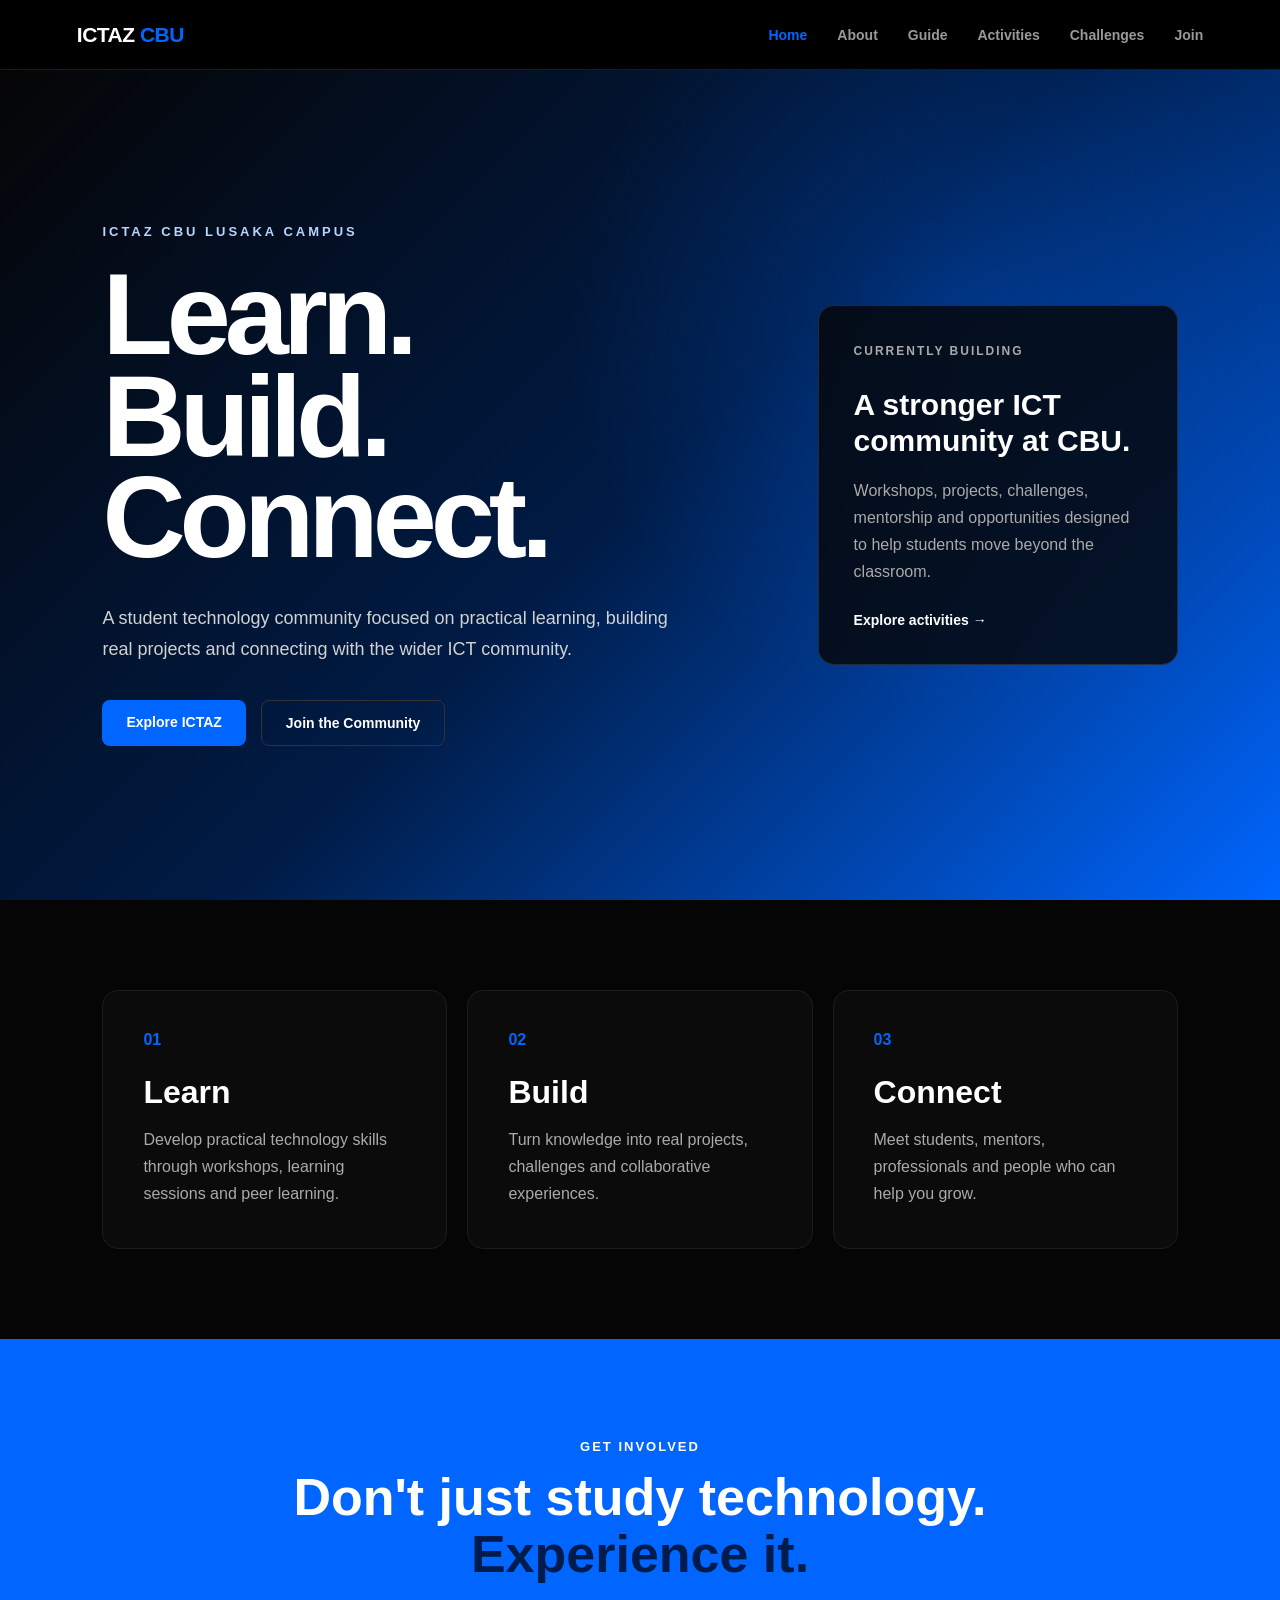
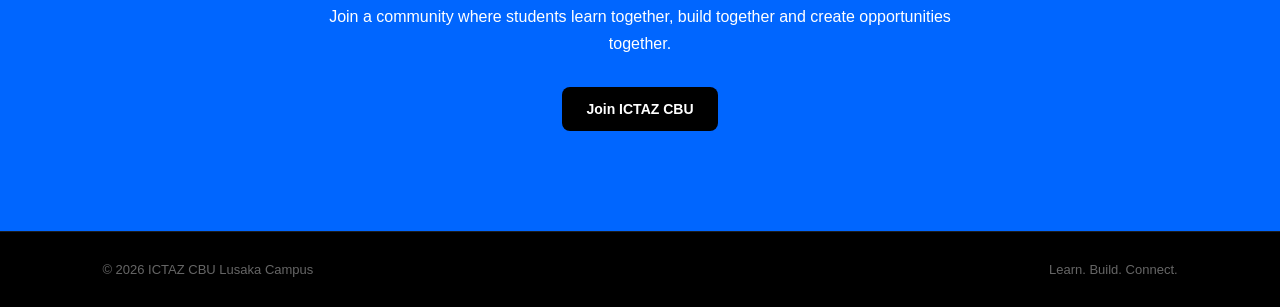
==== index.html @ 8eea78e5 "Initial ICTAZ CBU website" ====
<!DOCTYPE html>
<html lang="en">

<head>
    <meta charset="UTF-8">
    <meta name="viewport" content="width=device-width, initial-scale=1.0">

    <title>ICTAZ CBU | Learn. Build. Connect.</title>

    <link rel="stylesheet" href="./css/style.css">
</head>

<body>

    <!-- NAVIGATION -->
    <nav class="navbar">

        <a href="index.html" class="logo">
            ICTAZ <span>CBU</span>
        </a>

        <div class="nav-links">
            <a href="index.html" class="active">Home</a>
            <a href="about.html">About</a>
            <a href="guide.html">Guide</a>
            <a href="activities.html">Activities</a>
            <a href="challenges.html">Challenges</a>
            <a href="join.html">Join</a>
        </div>

    </nav>


    <!-- HERO -->
    <main>

        <section class="hero">

            <div class="hero-content">

                <p class="hero-label">
                    ICTAZ CBU LUSAKA CAMPUS
                </p>

                <h1>
                    Learn.<br>
                    Build.<br>
                    Connect.
                </h1>

                <p class="hero-description">
                    A student technology community focused on practical
                    learning, building real projects and connecting with
                    the wider ICT community.
                </p>

                <div class="hero-buttons">

                    <a href="guide.html" class="btn btn-primary">
                        Explore ICTAZ
                    </a>

                    <a href="join.html" class="btn btn-secondary">
                        Join the Community
                    </a>

                </div>

            </div>


            <!-- FEATURE CARD -->
            <div class="hero-feature">

                <p class="feature-label">
                    CURRENTLY BUILDING
                </p>

                <h2>
                    A stronger ICT community at CBU.
                </h2>

                <p>
                    Workshops, projects, challenges, mentorship and
                    opportunities designed to help students move
                    beyond the classroom.
                </p>

                <a href="activities.html">
                    Explore activities →
                </a>

            </div>

        </section>


        <!-- THREE PILLARS -->
        <section class="home-pillars">

            <div class="home-pillar">

                <span>01</span>

                <h2>Learn</h2>

                <p>
                    Develop practical technology skills through
                    workshops, learning sessions and peer learning.
                </p>

            </div>


            <div class="home-pillar">

                <span>02</span>

                <h2>Build</h2>

                <p>
                    Turn knowledge into real projects, challenges
                    and collaborative experiences.
                </p>

            </div>


            <div class="home-pillar">

                <span>03</span>

                <h2>Connect</h2>

                <p>
                    Meet students, mentors, professionals and
                    people who can help you grow.
                </p>

            </div>

        </section>


        <!-- CTA -->
        <section class="home-cta">

            <p class="section-label">
                GET INVOLVED
            </p>

            <h2>
                Don't just study technology.
                <span>Experience it.</span>
            </h2>

            <p>
                Join a community where students learn together,
                build together and create opportunities together.
            </p>

            <a href="join.html" class="btn btn-primary">
                Join ICTAZ CBU
            </a>

        </section>

    </main>


    <!-- FOOTER -->
    <footer class="footer">

        <p>
            © 2026 ICTAZ CBU Lusaka Campus
        </p>

        <p>
            Learn. Build. Connect.
        </p>

    </footer>


    <script src="./js/script.js"></script>

</body>

</html>
---- css/style.css ----
/* ========================================
   ICTAZ CBU WEBSITE
   MAIN STYLESHEET
======================================== */


/* ========================================
   VARIABLES
======================================== */

:root {
    --blue: #0066ff;
    --dark-blue: #0047b3;

    --black: #050505;
    --dark: #0b0b0b;
    --card: #0d0d0d;

    --border: #1c1c1c;

    --grey: #aaaaaa;
    --white: #ffffff;
}


/* ========================================
   RESET
======================================== */

* {
    margin: 0;
    padding: 0;
    box-sizing: border-box;
}


html {
    scroll-behavior: smooth;
}


body {
    font-family: Arial, Helvetica, sans-serif;
    background: var(--black);
    color: var(--white);

    animation: pageFadeIn 0.45s ease;
}


a {
    text-decoration: none;
    color: inherit;
}


button {
    font-family: inherit;
}


/* ========================================
   PAGE TRANSITION
======================================== */

@keyframes pageFadeIn {

    from {
        opacity: 0;
        transform: translateY(8px);
    }

    to {
        opacity: 1;
        transform: translateY(0);
    }

}


/* ========================================
   NAVIGATION
======================================== */

.navbar {
    height: 70px;

    padding: 0 6%;

    background: #000000;

    border-bottom: 1px solid var(--border);

    display: flex;
    align-items: center;
    justify-content: space-between;

    position: sticky;
    top: 0;

    z-index: 1000;
}


.logo {
    font-size: 21px;
    font-weight: bold;
    letter-spacing: -0.5px;
}


.logo span {
    color: var(--blue);
}


.nav-links {
    display: flex;
    align-items: center;
    gap: 30px;
}


.nav-links a {
    color: #999999;

    font-size: 14px;
    font-weight: 600;

    transition:
        color 0.25s ease,
        transform 0.25s ease;
}


.nav-links a:hover {
    color: var(--white);
    transform: translateY(-1px);
}


.nav-links a.active {
    color: var(--blue);
}


/* ========================================
   BUTTONS
======================================== */

.btn {
    display: inline-block;

    padding: 14px 24px;

    border-radius: 8px;

    font-size: 14px;
    font-weight: bold;

    transition:
        transform 0.25s ease,
        background 0.25s ease,
        border-color 0.25s ease;
}


.btn:hover {
    transform: translateY(-3px);
}


.btn-primary {
    background: var(--blue);
    color: white;
}


.btn-primary:hover {
    background: #0054d6;
}


.btn-secondary {
    background: transparent;

    color: white;

    border: 1px solid #333333;
}


.btn-secondary:hover {
    border-color: var(--blue);
}


/* ========================================
   SHARED PAGE HEADING
======================================== */

.page-heading {
    max-width: 800px;
    margin-bottom: 70px;
}


.page-label,
.section-label {
    color: var(--blue);

    font-size: 13px;
    font-weight: bold;

    letter-spacing: 2px;

    margin-bottom: 15px;
}


.page-heading h1 {
    font-size: 64px;

    line-height: 1.05;

    color: white;

    margin-bottom: 20px;

    letter-spacing: -2px;
}


.page-heading > p:last-child {
    color: #aaaaaa;

    font-size: 19px;

    line-height: 1.7;
}


/* ========================================
   HOME PAGE
======================================== */

.hero {
    min-height: calc(100vh - 70px);

    padding: 90px 8%;

    display: flex;
    align-items: center;
    justify-content: space-between;

    gap: 60px;

    background:
        radial-gradient(
            circle at 75% 30%,
            rgba(0, 102, 255, 0.25),
            transparent 35%
        ),
        linear-gradient(
            135deg,
            #050505 0%,
            #001b45 50%,
            #0066ff 100%
        );
}


.hero-content {
    max-width: 720px;
}


.hero-label {
    color: #b9d4ff;

    font-size: 13px;
    font-weight: bold;

    letter-spacing: 3px;

    margin-bottom: 25px;
}


.hero h1 {
    font-size: clamp(65px, 9vw, 120px);

    line-height: 0.88;

    letter-spacing: -6px;

    margin-bottom: 35px;
}


.hero-description {
    max-width: 600px;

    color: #d2d2d2;

    font-size: 18px;

    line-height: 1.7;

    margin-bottom: 35px;
}


.hero-buttons {
    display: flex;

    gap: 15px;

    flex-wrap: wrap;
}


.hero-feature {
    width: 360px;

    padding: 35px;

    background: rgba(5, 5, 5, 0.8);

    border: 1px solid rgba(255, 255, 255, 0.12);

    border-radius: 16px;

    backdrop-filter: blur(10px);
}


.feature-label {
    color: var(--blue);

    font-size: 12px;
    font-weight: bold;

    letter-spacing: 2px;

    margin-bottom: 20px;
}


.hero-feature h2 {
    font-size: 30px;

    line-height: 1.2;

    margin-bottom: 18px;
}


.hero-feature p {
    color: #aaaaaa;

    line-height: 1.7;

    margin-bottom: 25px;
}


.hero-feature a {
    color: white;

    font-weight: bold;

    font-size: 14px;
}


.hero-feature a:hover {
    color: var(--blue);
}


/* HOME PILLARS */

.home-pillars {
    background: var(--black);

    padding: 90px 8%;

    display: grid;

    grid-template-columns: repeat(3, 1fr);

    gap: 20px;
}


.home-pillar {
    background: #0b0b0b;

    border: 1px solid var(--border);

    border-radius: 16px;

    padding: 40px;

    transition:
        transform 0.3s ease,
        border-color 0.3s ease;
}


.home-pillar:hover {
    transform: translateY(-7px);

    border-color: var(--blue);
}


.home-pillar span {
    color: var(--blue);

    font-weight: bold;
}


.home-pillar h2 {
    font-size: 32px;

    margin: 25px 0 15px;
}


.home-pillar p {
    color: var(--grey);

    line-height: 1.7;
}


/* HOME CTA */

.home-cta {
    padding: 100px 8%;

    background: var(--blue);

    text-align: center;
}


.home-cta .section-label {
    color: white;
}


.home-cta h2 {
    max-width: 850px;

    margin: 0 auto 20px;

    font-size: 52px;

    line-height: 1.1;
}


.home-cta h2 span {
    color: #001c4d;
}


.home-cta > p:not(.section-label) {
    max-width: 650px;

    margin: 0 auto 30px;

    color: white;

    line-height: 1.7;
}


.home-cta .btn {
    background: black;
}


/* ========================================
   ABOUT PAGE
======================================== */

.about-page {
    background: var(--black);

    min-height: calc(100vh - 70px);

    padding: 80px 8%;
}


/* MAIN INFORMATION */

.about-content-grid {
    display: grid;

    grid-template-columns: 2fr 1fr;

    gap: 25px;

    max-width: 1100px;

    margin: 0 auto 80px;
}


.about-main-card,
.about-side-card {
    background: #0d0d0d;

    border: 1px solid #1b1b1b;

    border-radius: 16px;

    padding: 40px;
}


.about-main-card h2 {
    color: white;

    font-size: 32px;

    line-height: 1.3;

    margin-bottom: 25px;
}


.about-main-card p:not(.section-label),
.about-side-card p {
    color: #aaaaaa;

    line-height: 1.8;
}


.about-main-card p:not(.section-label) {
    margin-bottom: 20px;
}


.about-side-card {
    display: flex;

    flex-direction: column;

    justify-content: center;
}


.big-number {
    color: var(--blue);

    font-size: 50px;

    font-weight: bold;

    margin-bottom: 20px;
}


.about-side-card h3 {
    color: white;

    font-size: 25px;

    margin-bottom: 15px;
}


/* VISION */

.vision-section {
    background: var(--blue);

    border-radius: 16px;

    padding: 45px;

    max-width: 1100px;

    margin: 0 auto 70px;

    display: flex;

    justify-content: space-between;

    align-items: center;

    gap: 50px;
}


.vision-section h2 {
    color: white;

    font-size: 36px;
}


.vision-section .section-label {
    color: white;
}


.vision-text {
    max-width: 500px;

    color: white;

    line-height: 1.8;

    font-size: 17px;
}


/* PILLARS */

.about-pillars {
    max-width: 1100px;

    margin: 0 auto;

    display: grid;

    grid-template-columns: repeat(3, 1fr);

    gap: 20px;
}


.pillar-card {
    background: #0d0d0d;

    border: 1px solid #1b1b1b;

    border-radius: 16px;

    padding: 35px;

    transition:
        transform 0.3s ease,
        border-color 0.3s ease;
}


.pillar-card:hover {
    transform: translateY(-6px);

    border-color: var(--blue);
}


.pillar-card span {
    color: var(--blue);

    font-weight: bold;
}


.pillar-card h3 {
    color: white;

    font-size: 25px;

    margin: 20px 0 15px;
}


.pillar-card p {
    color: #aaaaaa;

    line-height: 1.7;
}


/* ========================================
   GUIDE PAGE
======================================== */

.guide-page {
    min-height: calc(100vh - 70px);

    padding: 80px 8%;

    background:
        radial-gradient(
            circle at 80% 20%,
            rgba(0, 102, 255, 0.12),
            transparent 35%
        ),
        var(--black);
}


.guide-heading {
    max-width: 850px;
}


.guide-container {
    max-width: 1100px;

    margin: 0 auto;

    display: grid;

    grid-template-columns: 0.8fr 1.2fr;

    gap: 60px;

    align-items: center;
}


.avatar-area {
    text-align: center;
}


.avatar-container {
    width: 280px;
    height: 280px;

    margin: 0 auto 20px;

    perspective: 1000px;
}


.avatar {
    width: 100%;
    height: 100%;

    position: relative;

    transform-style: preserve-3d;

    transition: transform 0.7s ease;
}


.avatar.flip {
    transform: rotateY(180deg);
}


.avatar-face {
    position: absolute;

    width: 100%;
    height: 100%;

    border-radius: 50%;

    display: flex;

    align-items: center;
    justify-content: center;

    backface-visibility: hidden;

    font-size: 45px;

    font-weight: bold;

    border: 3px solid var(--blue);

    box-shadow:
        0 0 50px rgba(0, 102, 255, 0.25);
}


.avatar-front {
    background:
        radial-gradient(
            circle,
            #101010,
            #000000
        );

    color: var(--blue);
}


.avatar-back {
    background: var(--blue);

    color: white;

    transform: rotateY(180deg);

    font-size: 80px;
}


.avatar-hint {
    color: #777777;

    font-size: 13px;
}


.guide-content {
    background: #0b0b0b;

    border: 1px solid var(--border);

    border-radius: 18px;

    padding: 45px;
}


.guide-content h2 {
    font-size: 36px;

    margin-bottom: 15px;
}


.guide-content > p:not(.section-label) {
    color: var(--grey);

    line-height: 1.7;

    margin-bottom: 30px;
}


.guide-buttons {
    display: flex;

    flex-direction: column;

    gap: 10px;
}


.guide-button {
    width: 100%;

    border: 1px solid #222222;

    background: #050505;

    color: white;

    padding: 17px 20px;

    border-radius: 10px;

    display: flex;

    align-items: center;

    gap: 15px;

    text-align: left;

    cursor: pointer;

    transition:
        background 0.25s ease,
        border-color 0.25s ease,
        transform 0.25s ease;
}


.guide-button:hover {
    border-color: var(--blue);

    transform: translateX(5px);
}


.guide-button.completed {
    border-color: var(--blue);

    background: #071b3a;
}


.check {
    width: 25px;
    height: 25px;

    border-radius: 50%;

    border: 1px solid #333333;

    display: flex;

    align-items: center;
    justify-content: center;

    color: transparent;

    flex-shrink: 0;
}


.guide-button.completed .check {
    background: var(--blue);

    border-color: var(--blue);

    color: white;
}


/* GUIDE PROGRESS */

.guide-progress {
    margin-top: 35px;
}


.progress-header {
    display: flex;

    justify-content: space-between;

    color: #888888;

    font-size: 13px;

    margin-bottom: 10px;
}


#progress-text {
    color: var(--blue);

    font-weight: bold;
}


.progress-bar {
    width: 100%;

    height: 7px;

    background: #222222;

    border-radius: 20px;

    overflow: hidden;
}


#progress-fill {
    width: 0%;

    height: 100%;

    background: var(--blue);

    transition: width 0.4s ease;
}


/* NEXT CHALLENGE */

.next-challenge {
    display: none;

    margin-top: 30px;

    padding: 25px;

    background: #061d40;

    border: 1px solid var(--blue);

    border-radius: 12px;
}


.next-challenge.show {
    display: block;

    animation: pageFadeIn 0.5s ease;
}


.next-challenge h3 {
    font-size: 25px;

    margin-bottom: 10px;
}


.next-challenge p:not(.section-label) {
    color: var(--grey);

    line-height: 1.6;

    margin-bottom: 20px;
}


/* ========================================
   ACTIVITIES PAGE
======================================== */

.activities-page {
    min-height: calc(100vh - 70px);

    padding: 80px 8%;

    background: #050505;
}


.activities-grid {
    max-width: 1100px;

    margin: 0 auto 80px;

    display: grid;

    grid-template-columns: repeat(3, 1fr);

    gap: 20px;
}


.activity-card {
    background: #0d0d0d;

    border: 1px solid var(--border);

    border-radius: 16px;

    padding: 35px;

    min-height: 250px;

    transition:
        transform 0.3s ease,
        border-color 0.3s ease;
}


.activity-card:hover {
    transform: translateY(-7px);

    border-color: var(--blue);
}


.activity-card span {
    color: var(--blue);

    font-weight: bold;
}


.activity-card h2 {
    font-size: 26px;

    margin: 25px 0 15px;
}


.activity-card p {
    color: var(--grey);

    line-height: 1.7;
}


.activity-feature {
    max-width: 1100px;

    margin: 0 auto;

    padding: 45px;

    background: var(--blue);

    border-radius: 16px;

    display: flex;

    justify-content: space-between;

    align-items: center;

    gap: 40px;
}


.activity-feature .section-label {
    color: white;
}


.activity-feature h2 {
    font-size: 36px;

    margin-bottom: 15px;
}


.activity-feature p:not(.section-label) {
    max-width: 650px;

    color: white;

    line-height: 1.7;
}


.activity-feature .btn {
    background: black;

    flex-shrink: 0;
}


/* ========================================
   CHALLENGES PAGE
======================================== */

.challenges-page {
    min-height: calc(100vh - 70px);

    padding: 80px 8%;

    background: var(--black);
}


.featured-challenge {
    max-width: 1100px;

    margin: 0 auto 80px;

    padding: 50px;

    border-radius: 18px;

    background:
        linear-gradient(
            135deg,
            #001d49,
            #0066ff
        );
}


.challenge-number {
    font-size: 12px;

    font-weight: bold;

    letter-spacing: 2px;

    margin-bottom: 30px;

    color: #bcd6ff;
}


.featured-challenge .section-label {
    color: white;
}


.challenge-logo-placeholder {
    width: 150px;
    height: 150px;

    margin: 10px 0 35px;

    border: 2px dashed #bcd6ff;
    border-radius: 50%;

    display: flex;
    flex-direction: column;
    align-items: center;
    justify-content: center;

    color: white;
    text-align: center;
    transform: rotate(-7deg);
}


.challenge-logo-placeholder span {
    font-size: 12px;
    letter-spacing: 3px;
}


.challenge-logo-placeholder strong {
    font-size: 32px;
    line-height: 1;
}


.featured-challenge h2 {
    font-size: 48px;

    margin-bottom: 20px;
}


.challenge-intro {
    color: white;

    font-size: 18px;

    line-height: 1.7;

    max-width: 700px;

    margin-bottom: 40px;
}


.challenge-details {
    display: grid;

    grid-template-columns: repeat(3, 1fr);

    gap: 20px;
}


.challenge-details div {
    padding: 20px;

    background: rgba(0, 0, 0, 0.25);

    border-radius: 10px;
}


.challenge-details span {
    display: block;

    color: #bcd6ff;

    font-size: 12px;

    margin-bottom: 8px;
}


.challenge-details strong {
    color: white;
}


.challenge-entry-button {
    margin-top: 35px;
    background: white;
    color: var(--blue);
}


.challenge-entry-button:hover {
    background: #e8f0ff;
}


/* CHALLENGE CONTENT */

.challenge-content {
    max-width: 1100px;

    margin: 0 auto 80px;

    display: grid;

    grid-template-columns: 1fr 1fr;

    gap: 60px;

    align-items: start;
}


.challenge-info h2 {
    font-size: 36px;

    line-height: 1.2;

    margin-bottom: 20px;
}


.challenge-info > p:last-child {
    color: var(--grey);

    line-height: 1.8;
}


.challenge-list {
    display: flex;

    flex-direction: column;

    gap: 15px;
}


.challenge-list div {
    display: flex;

    align-items: center;

    gap: 20px;

    padding: 20px;

    background: #0d0d0d;

    border: 1px solid var(--border);

    border-radius: 10px;
}


.challenge-list span {
    color: var(--blue);

    font-weight: bold;
}


.challenge-list p {
    color: white;
}


/* FUTURE */

.future-challenges {
    max-width: 1100px;

    margin: 0 auto;
}


.future-challenges > h2 {
    font-size: 38px;

    margin-bottom: 30px;
}


.future-grid {
    display: grid;

    grid-template-columns: repeat(3, 1fr);

    gap: 20px;
}


.future-grid > div {
    background: #0d0d0d;

    border: 1px solid var(--border);

    border-radius: 14px;

    padding: 30px;
}


.future-grid span {
    color: var(--blue);

    font-weight: bold;
}


.future-grid h3 {
    font-size: 22px;

    margin: 20px 0 10px;
}


.future-grid p {
    color: var(--grey);

    line-height: 1.6;
}


/* ========================================
   JOIN PAGE
======================================== */

.join-page {
    min-height: calc(100vh - 70px);

    padding: 80px 8%;

    background:
        radial-gradient(
            circle at 50% 30%,
            rgba(0, 102, 255, 0.12),
            transparent 40%
        ),
        var(--black);
}


.join-benefits {
    max-width: 1100px;

    margin: 0 auto 80px;

    display: grid;

    grid-template-columns: repeat(3, 1fr);

    gap: 20px;
}


.join-card {
    padding: 40px;

    background: #0d0d0d;

    border: 1px solid var(--border);

    border-radius: 16px;

    transition:
        transform 0.3s ease,
        border-color 0.3s ease;
}


.join-card:hover {
    transform: translateY(-7px);

    border-color: var(--blue);
}


.join-card span {
    color: var(--blue);

    font-weight: bold;
}


.join-card h2 {
    font-size: 30px;

    margin: 25px 0 15px;
}


.join-card p {
    color: var(--grey);

    line-height: 1.7;
}


/* JOIN ACTION */

.join-action {
    max-width: 1000px;

    margin: 0 auto 80px;

    padding: 60px;

    background: var(--blue);

    border-radius: 18px;

    text-align: center;
}


.join-action .section-label {
    color: white;
}


.join-action h2 {
    font-size: 45px;

    margin-bottom: 20px;
}


.join-action > p:not(.section-label) {
    max-width: 650px;

    margin: 0 auto 30px;

    color: white;

    line-height: 1.7;
}


.join-buttons {
    display: flex;

    justify-content: center;

    gap: 15px;

    flex-wrap: wrap;
}


.join-buttons .btn-primary {
    background: black;
}


.join-buttons .btn-secondary {
    border-color: white;
}


/* FEEDBACK */

.feedback-section {
    max-width: 800px;

    margin: 0 auto;

    text-align: center;
}


.feedback-section h2 {
    font-size: 38px;

    margin-bottom: 20px;
}


.feedback-section > p:last-child {
    color: var(--grey);

    line-height: 1.8;
}


/* ========================================
   FOOTER
======================================== */

.footer {
    background: #000000;

    border-top: 1px solid var(--border);

    padding: 30px 8%;

    display: flex;

    justify-content: space-between;

    gap: 20px;

    color: #666666;

    font-size: 13px;
}


/* ========================================
   MOBILE
======================================== */

@media (max-width: 900px) {

    .nav-links {
        gap: 15px;
    }


    .nav-links a {
        font-size: 12px;
    }


    .hero {
        flex-direction: column;

        align-items: flex-start;
    }


    .hero-feature {
        width: 100%;

        max-width: 500px;
    }


    .home-pillars,
    .about-pillars,
    .activities-grid,
    .join-benefits,
    .future-grid {
        grid-template-columns: 1fr 1fr;
    }


    .guide-container {
        grid-template-columns: 1fr;
    }


    .avatar-area {
        order: 1;
    }


    .guide-content {
        order: 2;
    }


    .challenge-content {
        grid-template-columns: 1fr;
    }

}


@media (max-width: 768px) {

    .navbar {
        height: auto;

        min-height: 70px;

        padding: 18px 6%;

        flex-direction: column;

        gap: 15px;
    }


    .nav-links {
        width: 100%;

        justify-content: center;

        flex-wrap: wrap;

        gap: 12px 18px;
    }


    .page-heading h1 {
        font-size: 45px;

        letter-spacing: -1px;
    }


    .page-heading > p:last-child {
        font-size: 17px;
    }


    .hero {
        min-height: auto;

        padding: 70px 6%;
    }


    .hero h1 {
        font-size: 70px;

        letter-spacing: -4px;
    }


    .hero-description {
        font-size: 16px;
    }


    .home-pillars,
    .about-pillars,
    .activities-grid,
    .join-benefits,
    .future-grid {
        grid-template-columns: 1fr;
    }


    .about-page,
    .guide-page,
    .activities-page,
    .challenges-page,
    .join-page {
        padding: 60px 6%;
    }


    .about-content-grid {
        grid-template-columns: 1fr;
    }


    .vision-section {
        flex-direction: column;

        align-items: flex-start;
    }


    .activity-feature {
        flex-direction: column;

        align-items: flex-start;
    }


    .featured-challenge {
        padding: 35px;
    }


    .featured-challenge h2 {
        font-size: 36px;
    }


    .challenge-details {
        grid-template-columns: 1fr;
    }


    .join-action {
        padding: 40px 25px;
    }


    .join-action h2 {
        font-size: 35px;
    }


    .footer {
        flex-direction: column;

        text-align: center;
    }

}


@media (max-width: 500px) {

    .hero h1 {
        font-size: 58px;
    }


    .hero-buttons {
        flex-direction: column;
    }


    .hero-buttons .btn {
        text-align: center;
    }


    .avatar-container {
        width: 220px;
        height: 220px;
    }


    .guide-content {
        padding: 30px 22px;
    }


    .guide-content h2 {
        font-size: 29px;
    }

}
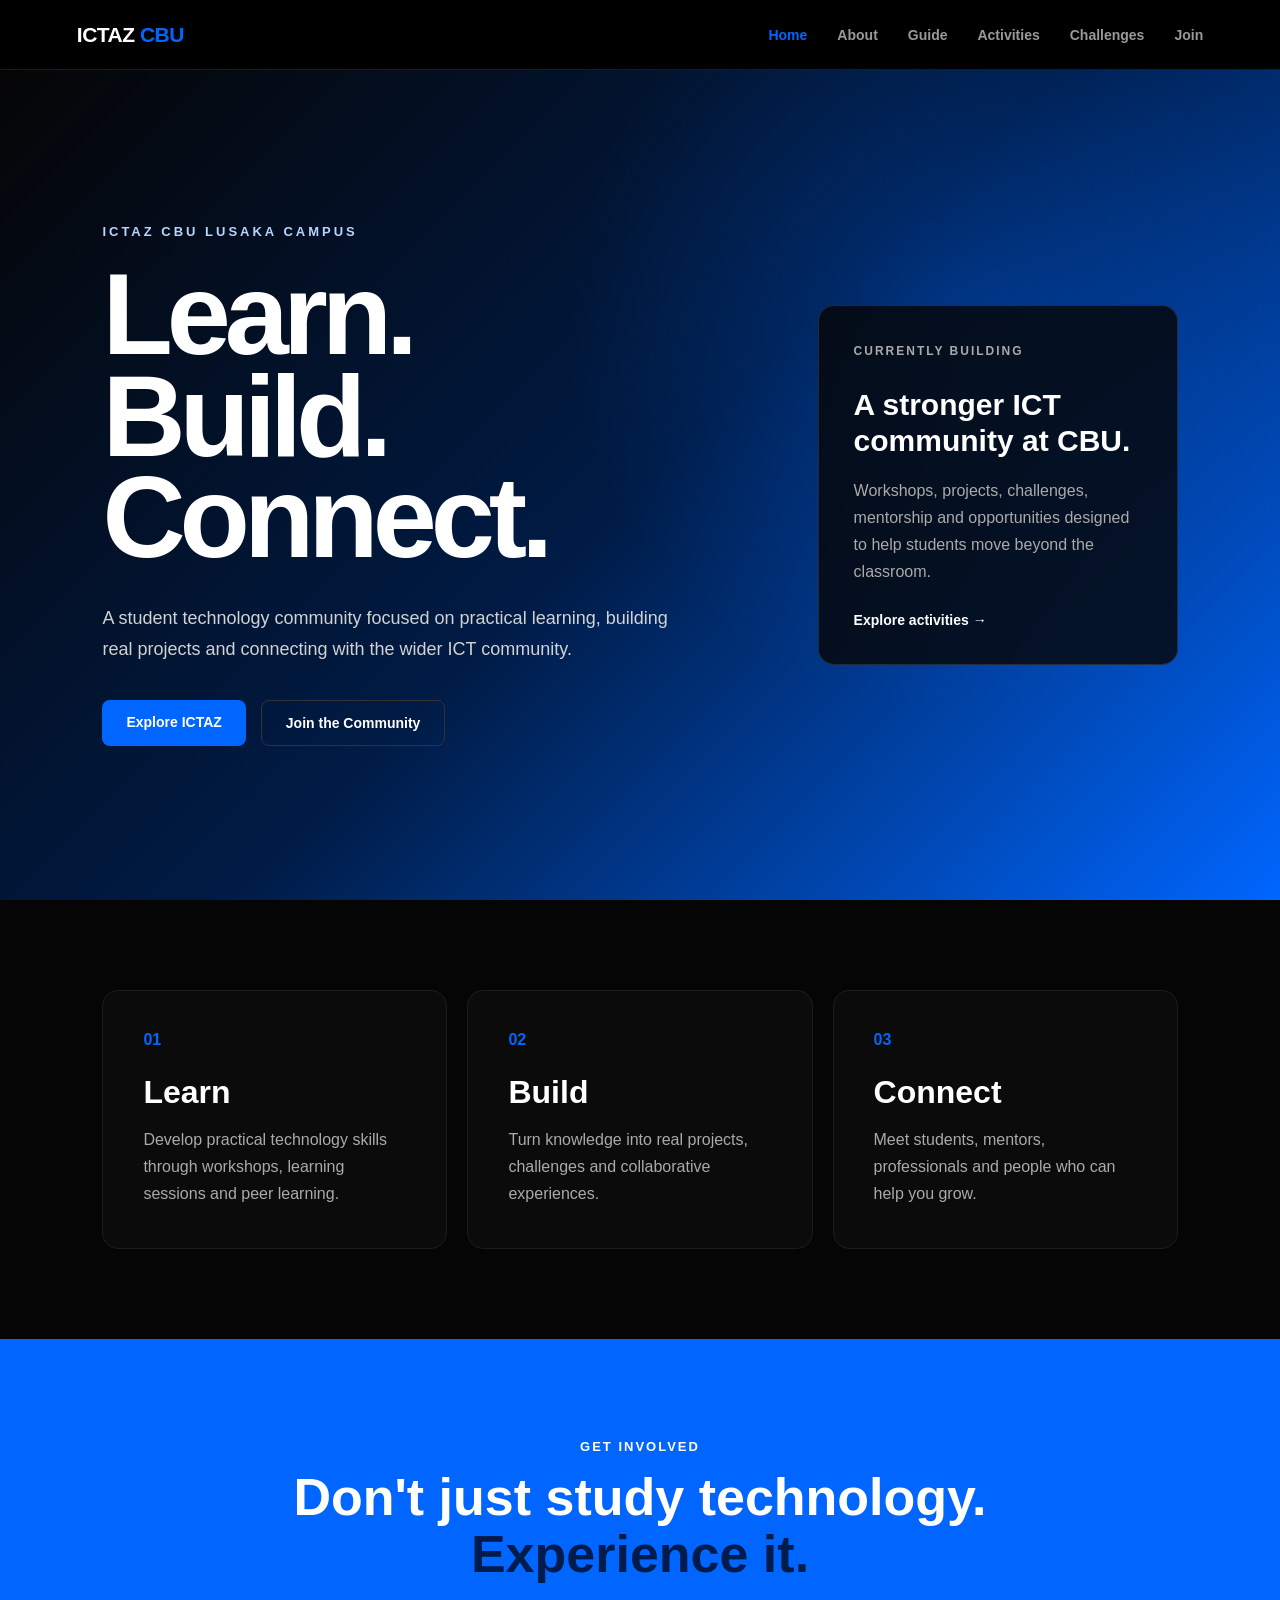
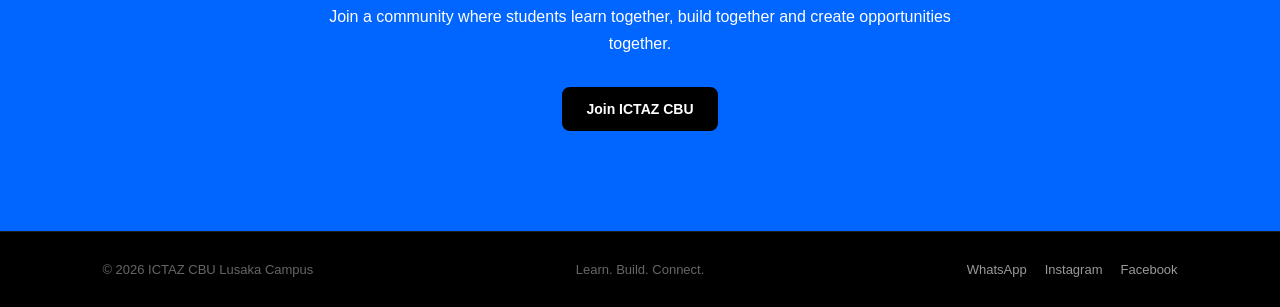
==== commit aa78905a: "updated social links to the ICTAZ CBU WEB" ====
--- a/index.html
+++ b/index.html
@@ -179,6 +179,12 @@
             Learn. Build. Connect.
         </p>
 
+        <div class="social-links" aria-label="Social media links">
+            <a href="https://chat.whatsapp.com/CK21gve3SarLsWbLvcBJWa" target="_blank" rel="noopener noreferrer">WhatsApp</a>
+            <a href="https://www.instagram.com/ictazcbulsk?utm_source=qr&amp;stkn=MmcwN2N1dWViOWpy" target="_blank" rel="noopener noreferrer">Instagram</a>
+            <a href="https://www.facebook.com/share/1Fq2WLY2Lz/" target="_blank" rel="noopener noreferrer">Facebook</a>
+        </div>
+
     </footer>
 
 
--- a/css/style.css
+++ b/css/style.css
@@ -1589,6 +1589,24 @@
 }
 
 
+.social-links {
+    display: flex;
+    gap: 18px;
+}
+
+
+.social-links a {
+    color: #999999;
+
+    transition: color 0.25s ease;
+}
+
+
+.social-links a:hover {
+    color: var(--blue);
+}
+
+
 /* ========================================
    MOBILE
 ======================================== */
@@ -1665,6 +1683,17 @@
     }
 
 
+    .footer {
+        flex-wrap: wrap;
+    }
+
+
+    .social-links {
+        width: 100%;
+        justify-content: flex-start;
+    }
+
+
     .nav-links {
         width: 100%;
 
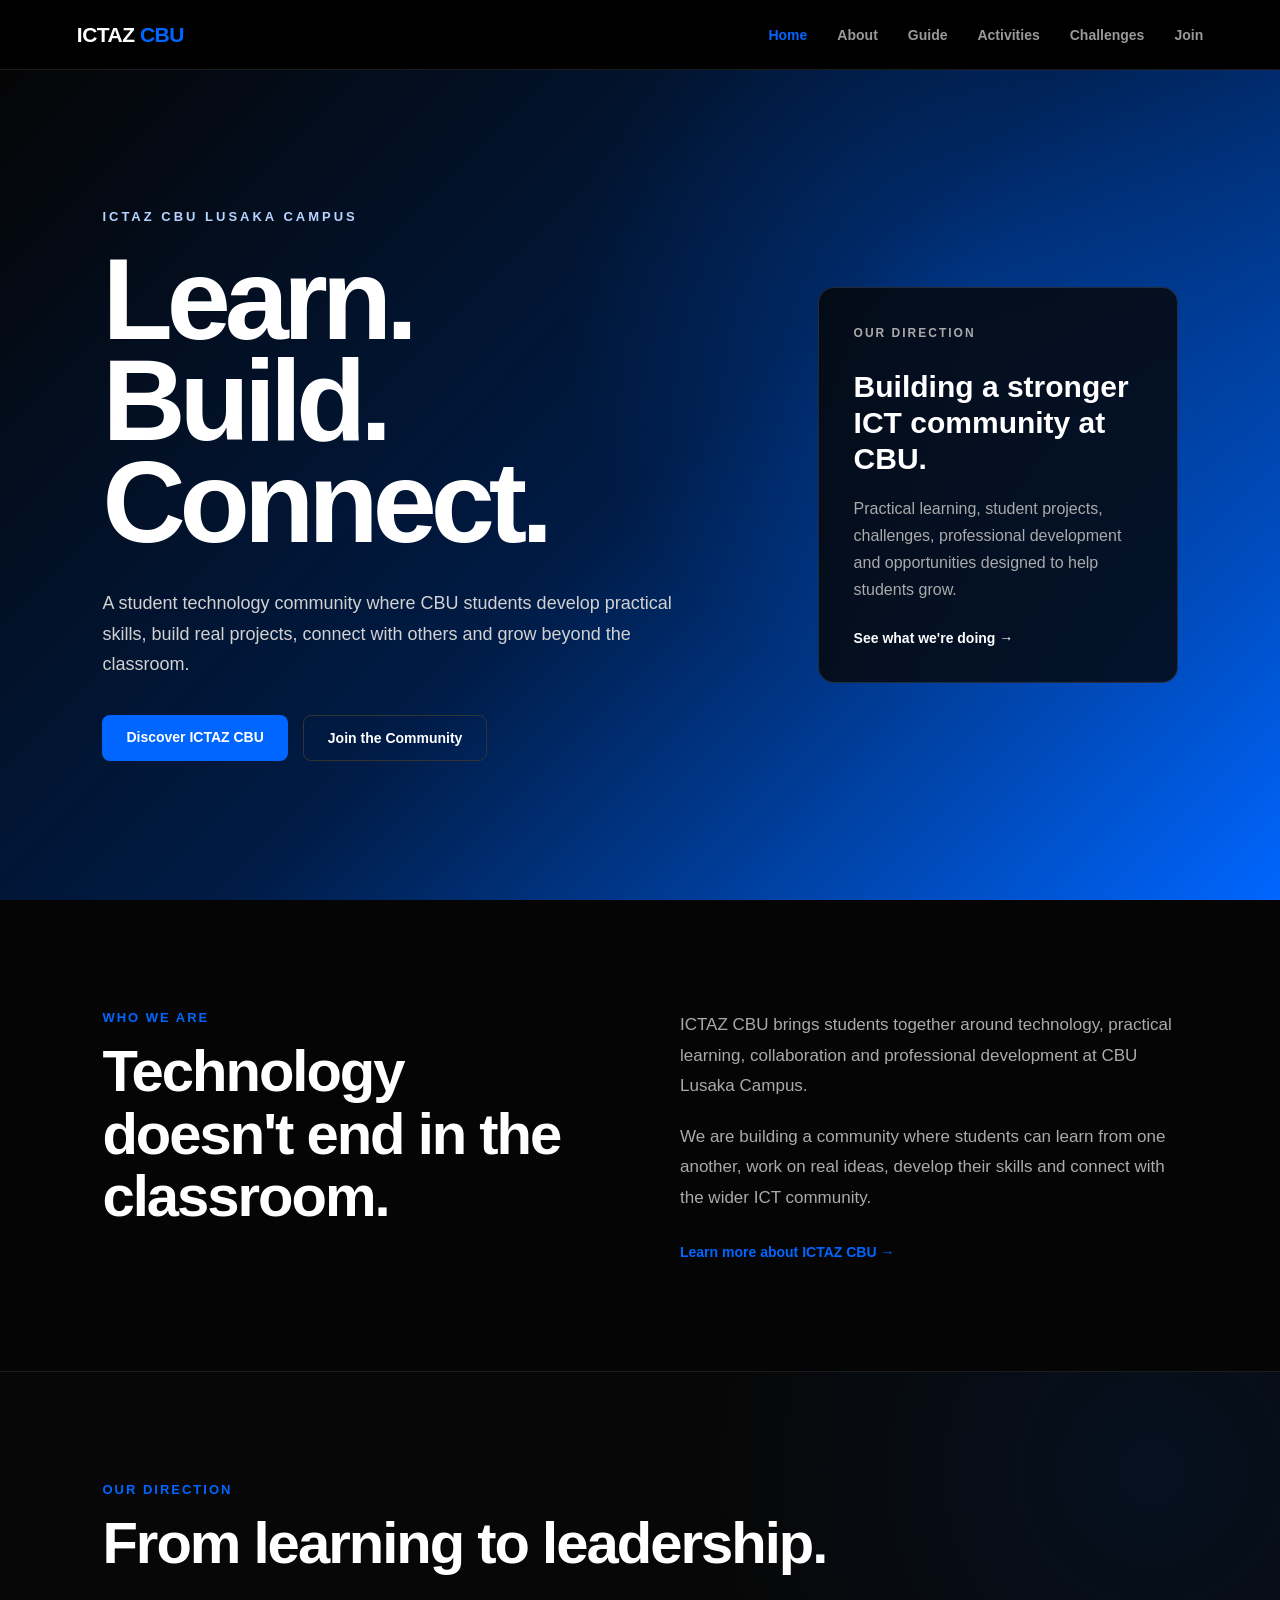
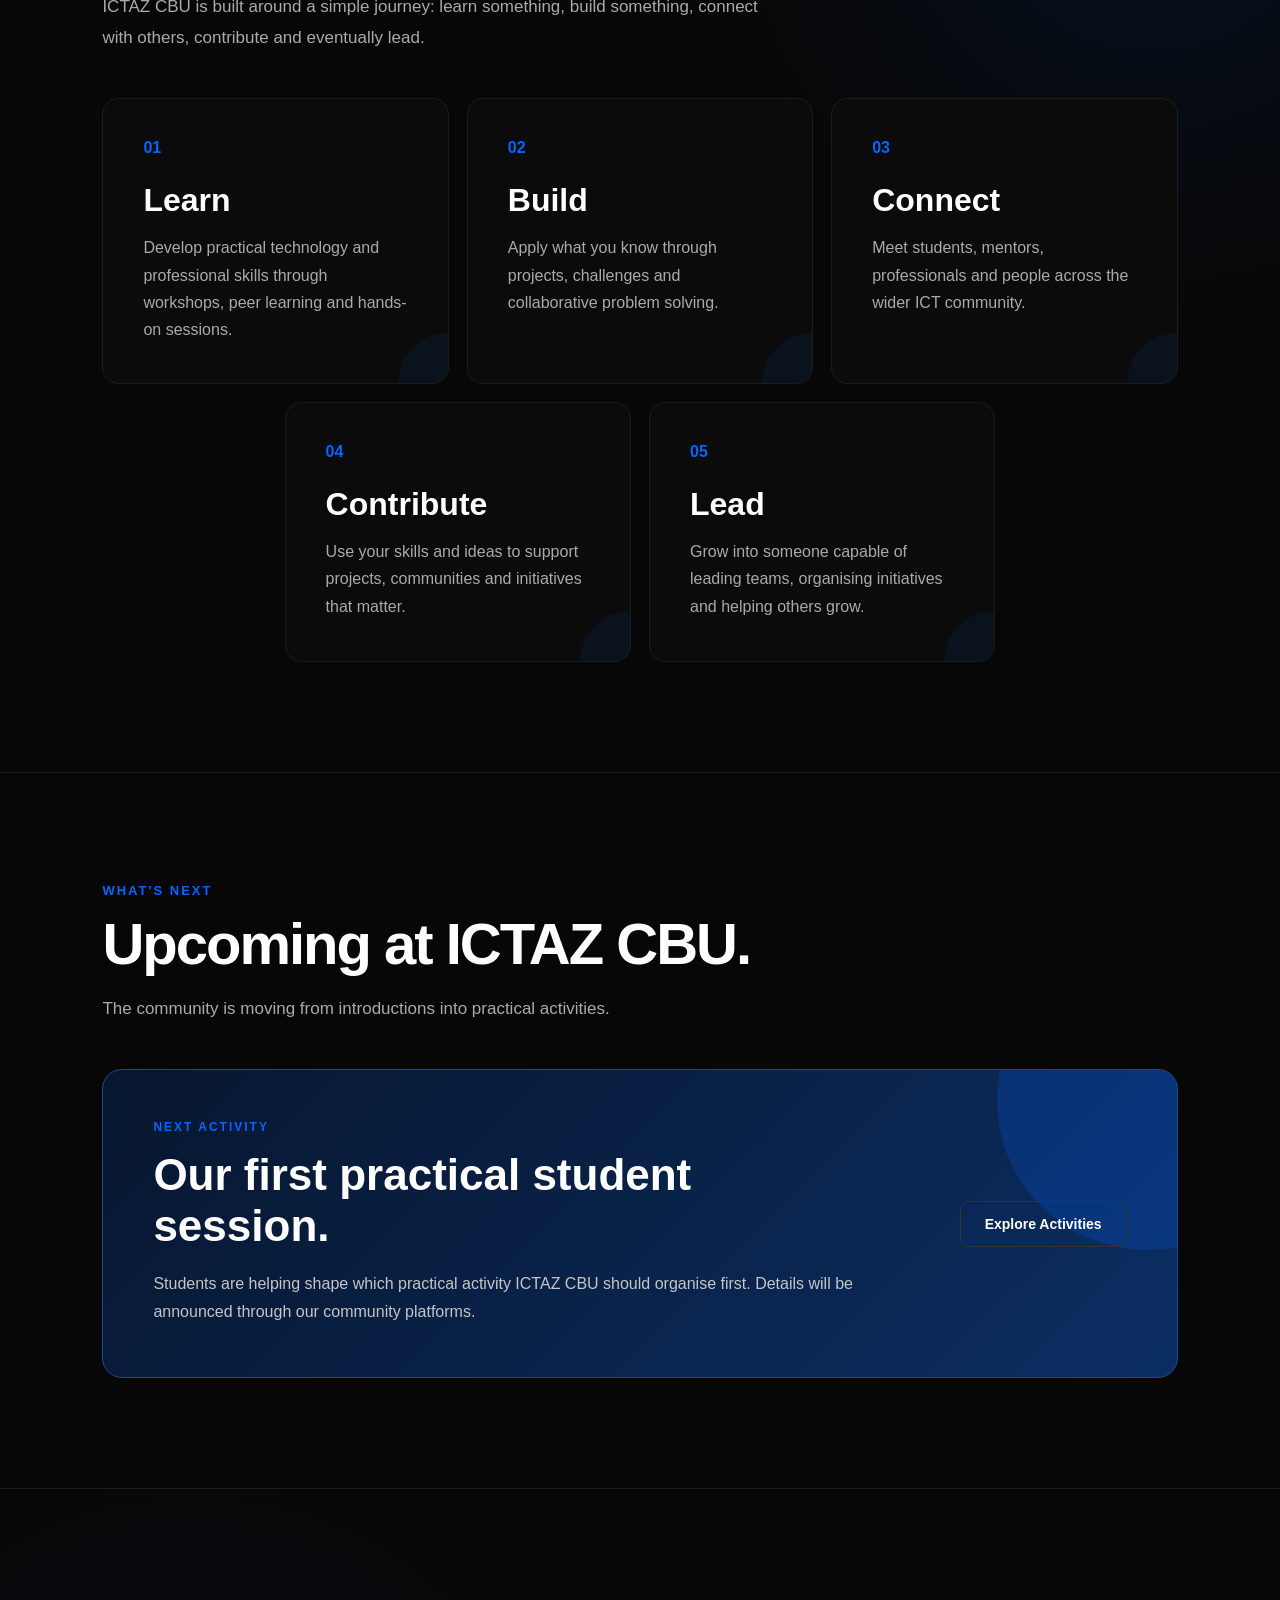
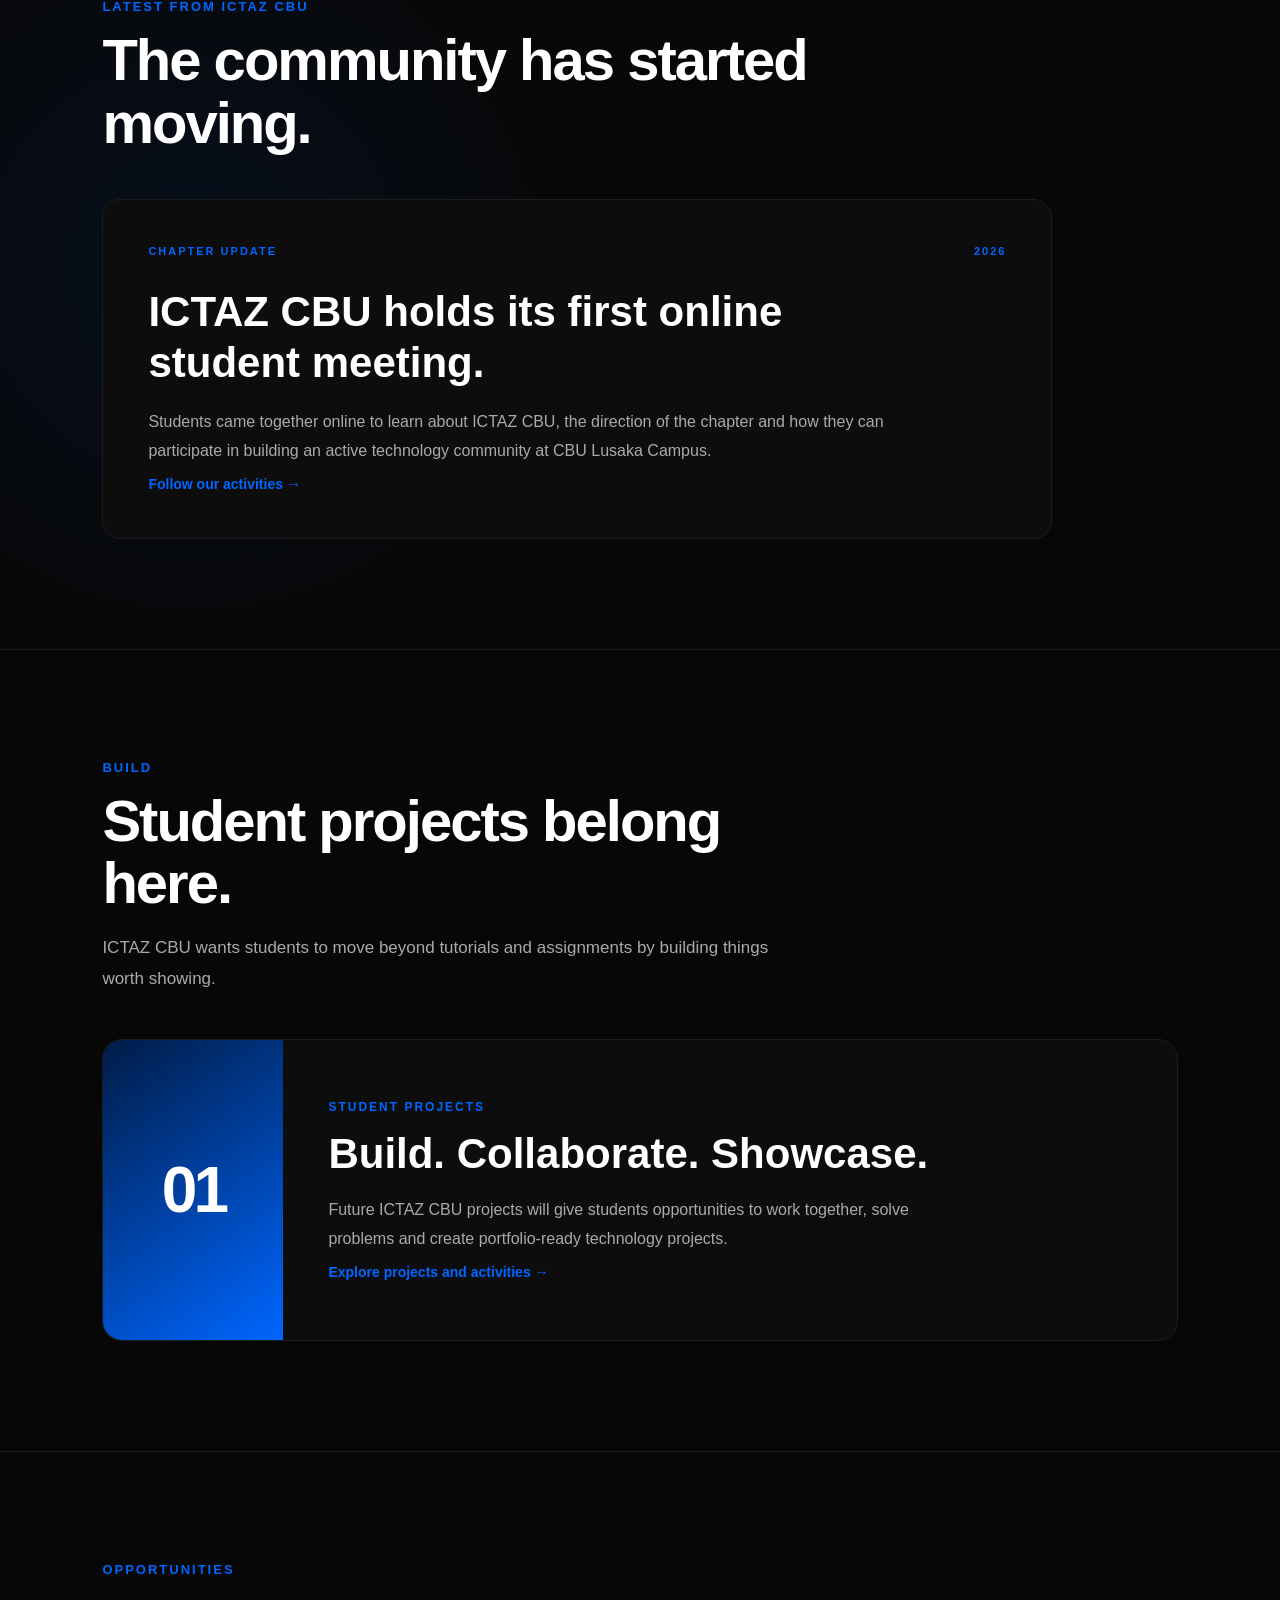
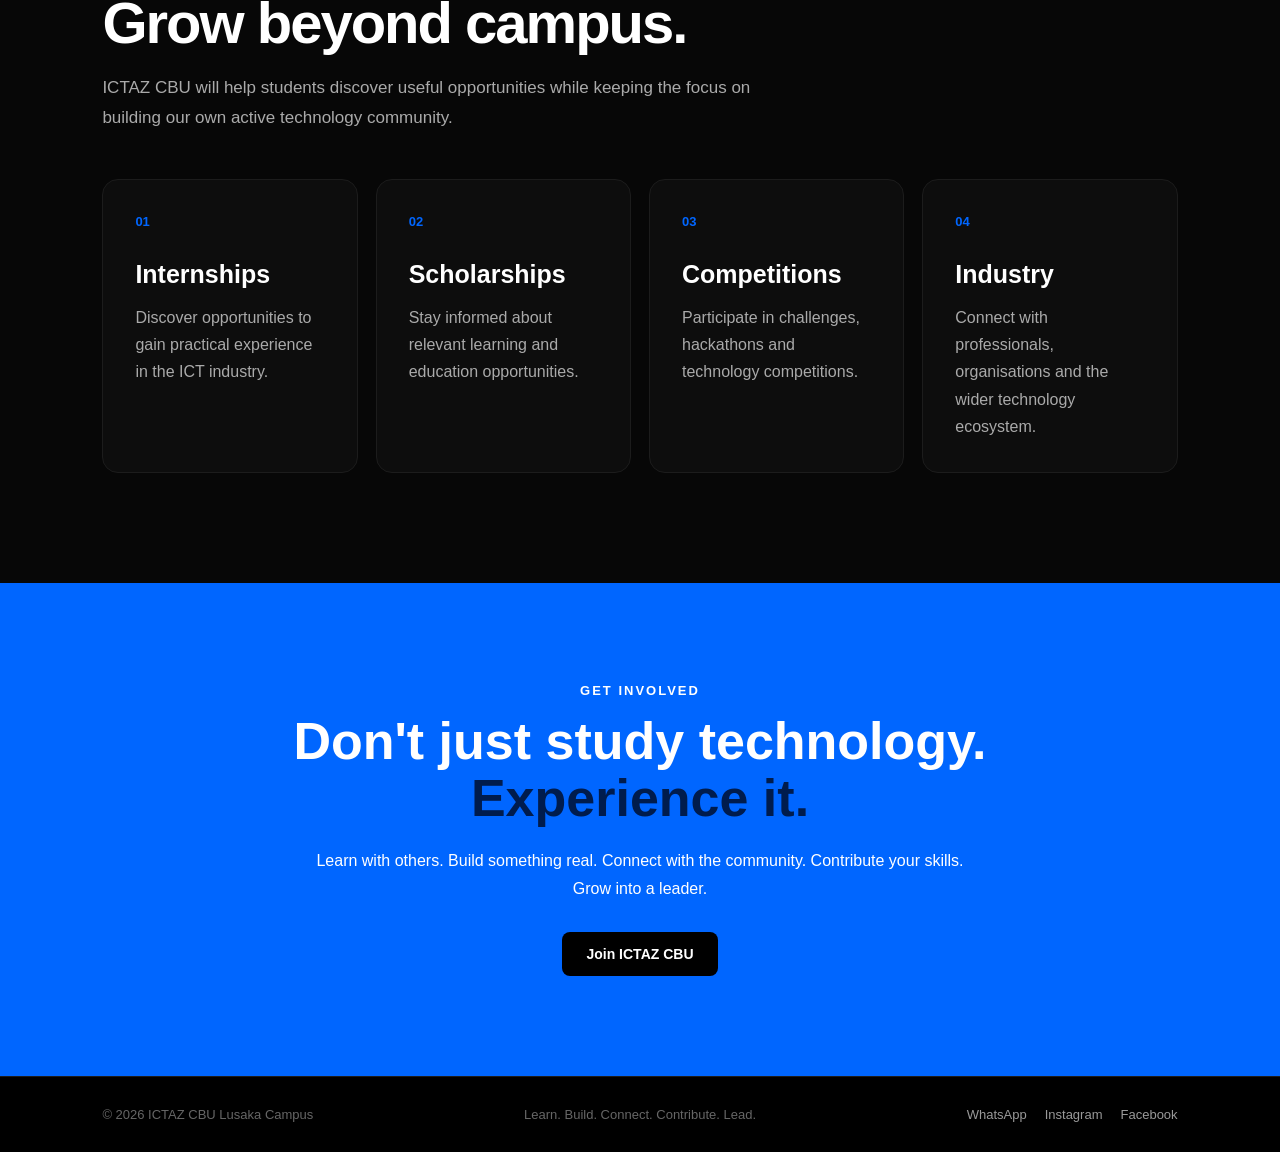
==== commit 35888d15: "Improve homepage and about page" ====
--- a/index.html
+++ b/index.html
@@ -31,9 +31,11 @@
     </nav>
 
 
-    <!-- HERO -->
     <main>
 
+        <!-- =====================================
+             HERO
+        ====================================== -->
         <section class="hero">
 
             <div class="hero-content">
@@ -49,15 +51,15 @@
                 </h1>
 
                 <p class="hero-description">
-                    A student technology community focused on practical
-                    learning, building real projects and connecting with
-                    the wider ICT community.
+                    A student technology community where CBU students
+                    develop practical skills, build real projects,
+                    connect with others and grow beyond the classroom.
                 </p>
 
                 <div class="hero-buttons">
 
-                    <a href="guide.html" class="btn btn-primary">
-                        Explore ICTAZ
+                    <a href="about.html" class="btn btn-primary">
+                        Discover ICTAZ CBU
                     </a>
 
                     <a href="join.html" class="btn btn-secondary">
@@ -69,25 +71,24 @@
             </div>
 
 
-            <!-- FEATURE CARD -->
             <div class="hero-feature">
 
                 <p class="feature-label">
-                    CURRENTLY BUILDING
-                </p>
-
-                <h2>
-                    A stronger ICT community at CBU.
-                </h2>
-
-                <p>
-                    Workshops, projects, challenges, mentorship and
-                    opportunities designed to help students move
-                    beyond the classroom.
+                    OUR DIRECTION
+                </p>
+
+                <h2>
+                    Building a stronger ICT community at CBU.
+                </h2>
+
+                <p>
+                    Practical learning, student projects, challenges,
+                    professional development and opportunities designed
+                    to help students grow.
                 </p>
 
                 <a href="activities.html">
-                    Explore activities →
+                    See what we're doing →
                 </a>
 
             </div>
@@ -95,54 +96,395 @@
         </section>
 
 
-        <!-- THREE PILLARS -->
-        <section class="home-pillars">
-
-            <div class="home-pillar">
-
-                <span>01</span>
-
-                <h2>Learn</h2>
-
-                <p>
-                    Develop practical technology skills through
-                    workshops, learning sessions and peer learning.
-                </p>
-
-            </div>
-
-
-            <div class="home-pillar">
-
-                <span>02</span>
-
-                <h2>Build</h2>
-
-                <p>
-                    Turn knowledge into real projects, challenges
-                    and collaborative experiences.
-                </p>
-
-            </div>
-
-
-            <div class="home-pillar">
-
-                <span>03</span>
-
-                <h2>Connect</h2>
-
-                <p>
-                    Meet students, mentors, professionals and
-                    people who can help you grow.
-                </p>
-
-            </div>
-
-        </section>
-
-
-        <!-- CTA -->
+        <!-- =====================================
+             ABOUT PREVIEW
+        ====================================== -->
+        <section class="home-about">
+
+            <div class="section-heading">
+
+                <p class="section-label">
+                    WHO WE ARE
+                </p>
+
+                <h2>
+                    Technology doesn't end in the classroom.
+                </h2>
+
+            </div>
+
+
+            <div class="home-about-content">
+
+                <p>
+                    ICTAZ CBU brings students together around technology,
+                    practical learning, collaboration and professional
+                    development at CBU Lusaka Campus.
+                </p>
+
+                <p>
+                    We are building a community where students can learn
+                    from one another, work on real ideas, develop their
+                    skills and connect with the wider ICT community.
+                </p>
+
+                <a href="about.html" class="text-link">
+                    Learn more about ICTAZ CBU →
+                </a>
+
+            </div>
+
+        </section>
+
+
+        <!-- =====================================
+             OUR DIRECTION
+        ====================================== -->
+        <section class="home-direction">
+
+            <div class="section-heading direction-heading">
+
+                <p class="section-label">
+                    OUR DIRECTION
+                </p>
+
+                <h2>
+                    From learning to leadership.
+                </h2>
+
+                <p>
+                    ICTAZ CBU is built around a simple journey:
+                    learn something, build something, connect with
+                    others, contribute and eventually lead.
+                </p>
+
+            </div>
+
+
+            <div class="home-pillars">
+
+                <div class="home-pillar">
+
+                    <span>01</span>
+
+                    <h2>Learn</h2>
+
+                    <p>
+                        Develop practical technology and professional
+                        skills through workshops, peer learning and
+                        hands-on sessions.
+                    </p>
+
+                </div>
+
+
+                <div class="home-pillar">
+
+                    <span>02</span>
+
+                    <h2>Build</h2>
+
+                    <p>
+                        Apply what you know through projects,
+                        challenges and collaborative problem solving.
+                    </p>
+
+                </div>
+
+
+                <div class="home-pillar">
+
+                    <span>03</span>
+
+                    <h2>Connect</h2>
+
+                    <p>
+                        Meet students, mentors, professionals and
+                        people across the wider ICT community.
+                    </p>
+
+                </div>
+
+
+                <div class="home-pillar">
+
+                    <span>04</span>
+
+                    <h2>Contribute</h2>
+
+                    <p>
+                        Use your skills and ideas to support projects,
+                        communities and initiatives that matter.
+                    </p>
+
+                </div>
+
+
+                <div class="home-pillar">
+
+                    <span>05</span>
+
+                    <h2>Lead</h2>
+
+                    <p>
+                        Grow into someone capable of leading teams,
+                        organising initiatives and helping others grow.
+                    </p>
+
+                </div>
+
+            </div>
+
+        </section>
+
+
+        <!-- =====================================
+             UPCOMING
+        ====================================== -->
+        <section class="home-section">
+
+            <div class="section-heading">
+
+                <p class="section-label">
+                    WHAT'S NEXT
+                </p>
+
+                <h2>
+                    Upcoming at ICTAZ CBU.
+                </h2>
+
+                <p>
+                    The community is moving from introductions
+                    into practical activities.
+                </p>
+
+            </div>
+
+
+            <div class="activity-feature-card">
+
+                <div class="activity-feature-content">
+
+                    <p class="card-label">
+                        NEXT ACTIVITY
+                    </p>
+
+                    <h3>
+                        Our first practical student session.
+                    </h3>
+
+                    <p>
+                        Students are helping shape which practical
+                        activity ICTAZ CBU should organise first.
+                        Details will be announced through our
+                        community platforms.
+                    </p>
+
+                </div>
+
+
+                <a href="activities.html" class="btn btn-secondary">
+                    Explore Activities
+                </a>
+
+            </div>
+
+        </section>
+
+
+        <!-- =====================================
+             LATEST UPDATE
+        ====================================== -->
+        <section class="home-section home-latest">
+
+            <div class="section-heading">
+
+                <p class="section-label">
+                    LATEST FROM ICTAZ CBU
+                </p>
+
+                <h2>
+                    The community has started moving.
+                </h2>
+
+            </div>
+
+
+            <article class="update-card">
+
+                <div class="update-meta">
+
+                    <span>CHAPTER UPDATE</span>
+
+                    <span>2026</span>
+
+                </div>
+
+                <h3>
+                    ICTAZ CBU holds its first online student meeting.
+                </h3>
+
+                <p>
+                    Students came together online to learn about
+                    ICTAZ CBU, the direction of the chapter and
+                    how they can participate in building an active
+                    technology community at CBU Lusaka Campus.
+                </p>
+
+                <a href="activities.html" class="text-link">
+                    Follow our activities →
+                </a>
+
+            </article>
+
+        </section>
+
+
+        <!-- =====================================
+             PROJECTS
+        ====================================== -->
+        <section class="home-section">
+
+            <div class="section-heading">
+
+                <p class="section-label">
+                    BUILD
+                </p>
+
+                <h2>
+                    Student projects belong here.
+                </h2>
+
+                <p>
+                    ICTAZ CBU wants students to move beyond tutorials
+                    and assignments by building things worth showing.
+                </p>
+
+            </div>
+
+
+            <div class="project-feature-card">
+
+                <div class="project-number">
+                    01
+                </div>
+
+                <div class="project-feature-content">
+
+                    <p class="card-label">
+                        STUDENT PROJECTS
+                    </p>
+
+                    <h3>
+                        Build. Collaborate. Showcase.
+                    </h3>
+
+                    <p>
+                        Future ICTAZ CBU projects will give students
+                        opportunities to work together, solve problems
+                        and create portfolio-ready technology projects.
+                    </p>
+
+                    <a href="activities.html" class="text-link">
+                        Explore projects and activities →
+                    </a>
+
+                </div>
+
+            </div>
+
+        </section>
+
+
+        <!-- =====================================
+             OPPORTUNITIES
+        ====================================== -->
+        <section class="home-section opportunities-section">
+
+            <div class="section-heading">
+
+                <p class="section-label">
+                    OPPORTUNITIES
+                </p>
+
+                <h2>
+                    Grow beyond campus.
+                </h2>
+
+                <p>
+                    ICTAZ CBU will help students discover useful
+                    opportunities while keeping the focus on building
+                    our own active technology community.
+                </p>
+
+            </div>
+
+
+            <div class="opportunities-grid">
+
+                <div class="opportunity-card">
+
+                    <span>01</span>
+
+                    <h3>Internships</h3>
+
+                    <p>
+                        Discover opportunities to gain practical
+                        experience in the ICT industry.
+                    </p>
+
+                </div>
+
+
+                <div class="opportunity-card">
+
+                    <span>02</span>
+
+                    <h3>Scholarships</h3>
+
+                    <p>
+                        Stay informed about relevant learning and
+                        education opportunities.
+                    </p>
+
+                </div>
+
+
+                <div class="opportunity-card">
+
+                    <span>03</span>
+
+                    <h3>Competitions</h3>
+
+                    <p>
+                        Participate in challenges, hackathons and
+                        technology competitions.
+                    </p>
+
+                </div>
+
+
+                <div class="opportunity-card">
+
+                    <span>04</span>
+
+                    <h3>Industry</h3>
+
+                    <p>
+                        Connect with professionals, organisations
+                        and the wider technology ecosystem.
+                    </p>
+
+                </div>
+
+            </div>
+
+        </section>
+
+
+        <!-- =====================================
+             FINAL CTA
+        ====================================== -->
         <section class="home-cta">
 
             <p class="section-label">
@@ -155,8 +497,9 @@
             </h2>
 
             <p>
-                Join a community where students learn together,
-                build together and create opportunities together.
+                Learn with others. Build something real.
+                Connect with the community. Contribute your
+                skills. Grow into a leader.
             </p>
 
             <a href="join.html" class="btn btn-primary">
@@ -176,13 +519,29 @@
         </p>
 
         <p>
-            Learn. Build. Connect.
+            Learn. Build. Connect. Contribute. Lead.
         </p>
 
         <div class="social-links" aria-label="Social media links">
-            <a href="https://chat.whatsapp.com/CK21gve3SarLsWbLvcBJWa" target="_blank" rel="noopener noreferrer">WhatsApp</a>
-            <a href="https://www.instagram.com/ictazcbulsk?utm_source=qr&amp;stkn=MmcwN2N1dWViOWpy" target="_blank" rel="noopener noreferrer">Instagram</a>
-            <a href="https://www.facebook.com/share/1Fq2WLY2Lz/" target="_blank" rel="noopener noreferrer">Facebook</a>
+
+            <a href="https://chat.whatsapp.com/CK21gve3SarLsWbLvcBJWa"
+               target="_blank"
+               rel="noopener noreferrer">
+                WhatsApp
+            </a>
+
+            <a href="https://www.instagram.com/ictazcbulsk?utm_source=qr&amp;stkn=MmcwN2N1dWViOWpy"
+               target="_blank"
+               rel="noopener noreferrer">
+                Instagram
+            </a>
+
+            <a href="https://www.facebook.com/share/1Fq2WLY2Lz/"
+               target="_blank"
+               rel="noopener noreferrer">
+                Facebook
+            </a>
+
         </div>
 
     </footer>
--- a/css/style.css
+++ b/css/style.css
@@ -1839,4 +1839,1041 @@
         font-size: 29px;
     }
 
+}
+/* ========================================
+   HOMEPAGE V2
+   ICTAZ CBU
+======================================== */
+
+
+/* ========================================
+   SHARED HOMEPAGE SECTION HEADING
+======================================== */
+
+.section-heading {
+    max-width: 760px;
+    margin-bottom: 45px;
+}
+
+.section-heading h2 {
+    color: var(--white);
+    font-size: clamp(36px, 5vw, 58px);
+    line-height: 1.08;
+    letter-spacing: -2px;
+    margin-bottom: 18px;
+}
+
+.section-heading > p:not(.section-label) {
+    color: var(--grey);
+    font-size: 17px;
+    line-height: 1.8;
+    max-width: 680px;
+}
+
+
+/* ========================================
+   TEXT LINKS
+======================================== */
+
+.text-link {
+    display: inline-block;
+
+    color: var(--blue);
+
+    font-size: 14px;
+    font-weight: bold;
+
+    margin-top: 10px;
+
+    transition:
+        color 0.25s ease,
+        transform 0.25s ease;
+}
+
+.text-link:hover {
+    color: var(--white);
+    transform: translateX(5px);
+}
+
+
+/* ========================================
+   ABOUT PREVIEW
+======================================== */
+
+.home-about {
+    padding: 110px 8%;
+
+    display: grid;
+    grid-template-columns: 1fr 1fr;
+
+    gap: 80px;
+
+    align-items: start;
+
+    background: var(--black);
+
+    border-bottom: 1px solid var(--border);
+}
+
+.home-about .section-heading {
+    margin-bottom: 0;
+}
+
+.home-about-content {
+    max-width: 650px;
+}
+
+.home-about-content p {
+    color: var(--grey);
+
+    font-size: 17px;
+    line-height: 1.8;
+
+    margin-bottom: 20px;
+}
+
+
+/* ========================================
+   HOME DIRECTION
+======================================== */
+
+.home-direction {
+    padding: 110px 8%;
+
+    background:
+        radial-gradient(
+            circle at 90% 10%,
+            rgba(0, 102, 255, 0.1),
+            transparent 30%
+        ),
+        #070707;
+}
+
+.direction-heading {
+    max-width: 800px;
+}
+
+
+/*
+    Override the original home-pillars section.
+
+    The original stylesheet gives .home-pillars
+    its own 90px padding. Since it now lives inside
+    .home-direction, we remove that outer padding.
+*/
+
+.home-direction .home-pillars {
+    padding: 0;
+
+    background: transparent;
+
+    grid-template-columns: repeat(6, 1fr);
+
+    max-width: 1400px;
+
+    gap: 18px;
+}
+
+
+/*
+    First three cards take two columns each.
+*/
+
+.home-direction .home-pillar:nth-child(1),
+.home-direction .home-pillar:nth-child(2),
+.home-direction .home-pillar:nth-child(3) {
+    grid-column: span 2;
+}
+
+
+/*
+    Last two cards share the second row.
+*/
+
+.home-direction .home-pillar:nth-child(4) {
+    grid-column: 2 / span 2;
+}
+
+.home-direction .home-pillar:nth-child(5) {
+    grid-column: 4 / span 2;
+}
+
+
+.home-direction .home-pillar {
+    min-height: 260px;
+
+    display: flex;
+    flex-direction: column;
+
+    justify-content: flex-start;
+
+    position: relative;
+
+    overflow: hidden;
+}
+
+
+.home-direction .home-pillar::after {
+    content: "";
+
+    position: absolute;
+
+    width: 100px;
+    height: 100px;
+
+    right: -50px;
+    bottom: -50px;
+
+    border-radius: 50%;
+
+    background: rgba(0, 102, 255, 0.08);
+
+    transition:
+        transform 0.3s ease,
+        background 0.3s ease;
+}
+
+
+.home-direction .home-pillar:hover::after {
+    transform: scale(2.2);
+
+    background: rgba(0, 102, 255, 0.12);
+}
+
+
+/* ========================================
+   GENERAL HOME SECTIONS
+======================================== */
+
+.home-section {
+    padding: 110px 8%;
+
+    background: var(--black);
+
+    border-top: 1px solid var(--border);
+}
+
+.home-section:nth-of-type(even) {
+    background: #070707;
+}
+
+
+/* ========================================
+   CARD LABEL
+======================================== */
+
+.card-label {
+    color: var(--blue);
+
+    font-size: 12px;
+    font-weight: bold;
+
+    letter-spacing: 2px;
+
+    margin-bottom: 16px;
+}
+
+
+/* ========================================
+   UPCOMING ACTIVITY
+======================================== */
+
+.activity-feature-card {
+    max-width: 1200px;
+
+    padding: 50px;
+
+    background:
+        linear-gradient(
+            135deg,
+            #07162e,
+            #0b2e63
+        );
+
+    border: 1px solid #174d91;
+
+    border-radius: 20px;
+
+    display: flex;
+
+    justify-content: space-between;
+    align-items: center;
+
+    gap: 50px;
+
+    position: relative;
+
+    overflow: hidden;
+}
+
+
+.activity-feature-card::after {
+    content: "";
+
+    position: absolute;
+
+    width: 300px;
+    height: 300px;
+
+    right: -120px;
+    top: -120px;
+
+    border-radius: 50%;
+
+    background: rgba(0, 102, 255, 0.2);
+}
+
+
+.activity-feature-content {
+    max-width: 700px;
+
+    position: relative;
+
+    z-index: 1;
+}
+
+
+.activity-feature-content h3 {
+    color: white;
+
+    font-size: clamp(30px, 4vw, 44px);
+
+    line-height: 1.15;
+
+    margin-bottom: 18px;
+}
+
+
+.activity-feature-content p:not(.card-label) {
+    color: #c5c5c5;
+
+    line-height: 1.8;
+}
+
+
+.activity-feature-card .btn {
+    flex-shrink: 0;
+
+    position: relative;
+
+    z-index: 1;
+}
+
+
+/* ========================================
+   LATEST UPDATE
+======================================== */
+
+.home-latest {
+    background:
+        radial-gradient(
+            circle at 15% 50%,
+            rgba(0, 102, 255, 0.09),
+            transparent 35%
+        ),
+        #070707;
+}
+
+
+.update-card {
+    max-width: 950px;
+
+    padding: 45px;
+
+    background: #0d0d0d;
+
+    border: 1px solid var(--border);
+
+    border-radius: 18px;
+
+    transition:
+        transform 0.3s ease,
+        border-color 0.3s ease;
+}
+
+
+.update-card:hover {
+    transform: translateY(-5px);
+
+    border-color: var(--blue);
+}
+
+
+.update-meta {
+    display: flex;
+
+    justify-content: space-between;
+
+    gap: 20px;
+
+    margin-bottom: 30px;
+
+    color: var(--blue);
+
+    font-size: 11px;
+    font-weight: bold;
+
+    letter-spacing: 2px;
+}
+
+
+.update-card h3 {
+    max-width: 750px;
+
+    color: white;
+
+    font-size: clamp(28px, 4vw, 42px);
+
+    line-height: 1.2;
+
+    margin-bottom: 20px;
+}
+
+
+.update-card > p {
+    max-width: 750px;
+
+    color: var(--grey);
+
+    line-height: 1.8;
+
+    font-size: 16px;
+}
+
+
+/* ========================================
+   PROJECT FEATURE
+======================================== */
+
+.project-feature-card {
+    max-width: 1100px;
+
+    display: grid;
+
+    grid-template-columns: 180px 1fr;
+
+    background: #0d0d0d;
+
+    border: 1px solid var(--border);
+
+    border-radius: 20px;
+
+    overflow: hidden;
+
+    transition:
+        transform 0.3s ease,
+        border-color 0.3s ease;
+}
+
+
+.project-feature-card:hover {
+    transform: translateY(-5px);
+
+    border-color: var(--blue);
+}
+
+
+.project-number {
+    min-height: 300px;
+
+    display: flex;
+
+    align-items: center;
+    justify-content: center;
+
+    background:
+        linear-gradient(
+            145deg,
+            #001c47,
+            #0066ff
+        );
+
+    color: white;
+
+    font-size: 64px;
+    font-weight: bold;
+
+    letter-spacing: -4px;
+}
+
+
+.project-feature-content {
+    padding: 45px;
+
+    display: flex;
+    flex-direction: column;
+
+    justify-content: center;
+}
+
+
+.project-feature-content h3 {
+    color: white;
+
+    font-size: clamp(30px, 4vw, 42px);
+
+    margin-bottom: 18px;
+}
+
+
+.project-feature-content > p:not(.card-label) {
+    max-width: 650px;
+
+    color: var(--grey);
+
+    line-height: 1.8;
+}
+
+
+/* ========================================
+   OPPORTUNITIES
+======================================== */
+
+.opportunities-section {
+    background: #070707;
+}
+
+
+.opportunities-grid {
+    max-width: 1200px;
+
+    display: grid;
+
+    grid-template-columns: repeat(4, 1fr);
+
+    gap: 18px;
+}
+
+
+.opportunity-card {
+    min-height: 250px;
+
+    padding: 32px;
+
+    background: #0d0d0d;
+
+    border: 1px solid var(--border);
+
+    border-radius: 16px;
+
+    transition:
+        transform 0.3s ease,
+        border-color 0.3s ease,
+        background 0.3s ease;
+}
+
+
+.opportunity-card:hover {
+    transform: translateY(-6px);
+
+    border-color: var(--blue);
+
+    background: #101010;
+}
+
+
+.opportunity-card span {
+    color: var(--blue);
+
+    font-size: 13px;
+    font-weight: bold;
+}
+
+
+.opportunity-card h3 {
+    color: white;
+
+    font-size: 25px;
+
+    margin: 30px 0 15px;
+}
+
+
+.opportunity-card p {
+    color: var(--grey);
+
+    line-height: 1.7;
+}
+
+
+/* ========================================
+   HOMEPAGE V2 RESPONSIVE
+======================================== */
+
+@media (max-width: 1100px) {
+
+    .home-about {
+        grid-template-columns: 1fr;
+
+        gap: 30px;
+    }
+
+
+    .home-direction .home-pillars {
+        grid-template-columns: repeat(2, 1fr);
+    }
+
+
+    .home-direction .home-pillar:nth-child(1),
+    .home-direction .home-pillar:nth-child(2),
+    .home-direction .home-pillar:nth-child(3),
+    .home-direction .home-pillar:nth-child(4),
+    .home-direction .home-pillar:nth-child(5) {
+        grid-column: auto;
+    }
+
+
+    .home-direction .home-pillar:last-child {
+        grid-column: 1 / -1;
+    }
+
+
+    .opportunities-grid {
+        grid-template-columns: repeat(2, 1fr);
+    }
+
+}
+
+
+/* ========================================
+   TABLET
+======================================== */
+
+@media (max-width: 800px) {
+
+    .home-about,
+    .home-direction,
+    .home-section {
+        padding: 80px 6%;
+    }
+
+
+    .section-heading {
+        margin-bottom: 35px;
+    }
+
+
+    .section-heading h2 {
+        letter-spacing: -1.5px;
+    }
+
+
+    .activity-feature-card {
+        padding: 35px;
+
+        flex-direction: column;
+
+        align-items: flex-start;
+    }
+
+
+    .project-feature-card {
+        grid-template-columns: 1fr;
+    }
+
+
+    .project-number {
+        min-height: 150px;
+
+        justify-content: flex-start;
+
+        padding: 30px;
+
+        font-size: 50px;
+    }
+
+
+    .project-feature-content {
+        padding: 35px;
+    }
+
+}
+
+
+/* ========================================
+   MOBILE
+======================================== */
+
+@media (max-width: 600px) {
+
+    .home-about,
+    .home-direction,
+    .home-section {
+        padding: 65px 5%;
+    }
+
+
+    .home-direction .home-pillars {
+        grid-template-columns: 1fr;
+    }
+
+
+    .home-direction .home-pillar:last-child {
+        grid-column: auto;
+    }
+
+
+    .home-direction .home-pillar {
+        min-height: auto;
+
+        padding: 30px;
+    }
+
+
+    .activity-feature-card {
+        padding: 30px 25px;
+    }
+
+
+    .update-card {
+        padding: 30px 25px;
+    }
+
+
+    .update-meta {
+        flex-direction: column;
+
+        gap: 8px;
+    }
+
+
+    .project-feature-content {
+        padding: 30px 25px;
+    }
+
+
+    .opportunities-grid {
+        grid-template-columns: 1fr;
+    }
+
+
+    .opportunity-card {
+        min-height: auto;
+    }
+
+}
+/* ========================================
+   ABOUT PAGE V2
+======================================== */
+
+
+/* ABOUT STORY */
+
+.about-story {
+    max-width: 1100px;
+
+    margin: 0 auto 90px;
+
+    display: grid;
+
+    grid-template-columns: 1fr 1fr;
+
+    gap: 70px;
+
+    align-items: start;
+}
+
+
+.about-story .section-heading {
+    margin-bottom: 0;
+}
+
+
+.about-story-content p {
+    color: var(--grey);
+
+    font-size: 17px;
+
+    line-height: 1.8;
+
+    margin-bottom: 20px;
+}
+
+
+/* ========================================
+   MISSION + VISION
+======================================== */
+
+.mission-vision-grid {
+    max-width: 1100px;
+
+    margin: 0 auto 100px;
+
+    display: grid;
+
+    grid-template-columns: repeat(2, 1fr);
+
+    gap: 20px;
+}
+
+
+.mission-card {
+    min-height: 330px;
+
+    padding: 45px;
+
+    background: #0d0d0d;
+
+    border: 1px solid var(--border);
+
+    border-radius: 18px;
+
+    transition:
+        transform 0.3s ease,
+        border-color 0.3s ease;
+}
+
+
+.mission-card:hover {
+    transform: translateY(-6px);
+
+    border-color: var(--blue);
+}
+
+
+.mission-card h2 {
+    color: white;
+
+    font-size: 34px;
+
+    line-height: 1.2;
+
+    margin-bottom: 20px;
+}
+
+
+.mission-card > p:not(.section-label) {
+    color: var(--grey);
+
+    line-height: 1.8;
+}
+
+
+/* ========================================
+   DIRECTION
+======================================== */
+
+.direction-section {
+    max-width: 1200px;
+
+    margin: 0 auto 100px;
+
+    padding: 70px 0;
+
+    border-top: 1px solid var(--border);
+
+    border-bottom: 1px solid var(--border);
+}
+
+
+.direction-grid {
+    display: grid;
+
+    grid-template-columns: repeat(5, 1fr);
+
+    gap: 15px;
+}
+
+
+.direction-card {
+    min-height: 260px;
+
+    padding: 30px 25px;
+
+    background: #0d0d0d;
+
+    border: 1px solid var(--border);
+
+    border-radius: 14px;
+
+    transition:
+        transform 0.3s ease,
+        border-color 0.3s ease,
+        background 0.3s ease;
+}
+
+
+.direction-card:hover {
+    transform: translateY(-6px);
+
+    border-color: var(--blue);
+
+    background: #101010;
+}
+
+
+.direction-card span {
+    color: var(--blue);
+
+    font-size: 13px;
+
+    font-weight: bold;
+}
+
+
+.direction-card h3 {
+    color: white;
+
+    font-size: 25px;
+
+    margin: 30px 0 15px;
+}
+
+
+.direction-card p {
+    color: var(--grey);
+
+    line-height: 1.7;
+}
+
+
+/* ========================================
+   WHAT TO EXPECT
+======================================== */
+
+.expect-section {
+    max-width: 1200px;
+
+    margin: 0 auto 100px;
+}
+
+
+.expect-grid {
+    display: grid;
+
+    grid-template-columns: repeat(3, 1fr);
+
+    gap: 18px;
+}
+
+
+.expect-card {
+    padding: 32px;
+
+    min-height: 230px;
+
+    background: #0d0d0d;
+
+    border: 1px solid var(--border);
+
+    border-radius: 15px;
+
+    transition:
+        transform 0.3s ease,
+        border-color 0.3s ease;
+}
+
+
+.expect-card:hover {
+    transform: translateY(-5px);
+
+    border-color: var(--blue);
+}
+
+
+.expect-card span {
+    color: var(--blue);
+
+    font-size: 12px;
+
+    font-weight: bold;
+}
+
+
+.expect-card h3 {
+    color: white;
+
+    font-size: 23px;
+
+    margin: 25px 0 13px;
+}
+
+
+.expect-card p {
+    color: var(--grey);
+
+    line-height: 1.7;
+}
+
+
+/* ========================================
+   ABOUT RESPONSIVE
+======================================== */
+
+@media (max-width: 1000px) {
+
+    .direction-grid {
+        grid-template-columns: repeat(2, 1fr);
+    }
+
+
+    .direction-card:last-child {
+        grid-column: 1 / -1;
+    }
+
+
+    .expect-grid {
+        grid-template-columns: repeat(2, 1fr);
+    }
+
+}
+
+
+@media (max-width: 800px) {
+
+    .about-story {
+        grid-template-columns: 1fr;
+
+        gap: 30px;
+
+        margin-bottom: 70px;
+    }
+
+
+    .mission-vision-grid {
+        grid-template-columns: 1fr;
+
+        margin-bottom: 70px;
+    }
+
+
+    .mission-card {
+        min-height: auto;
+
+        padding: 35px;
+    }
+
+
+    .direction-section {
+        margin-bottom: 70px;
+
+        padding: 60px 0;
+    }
+
+
+    .expect-section {
+        margin-bottom: 70px;
+    }
+
+}
+
+
+@media (max-width: 600px) {
+
+    .direction-grid,
+    .expect-grid {
+        grid-template-columns: 1fr;
+    }
+
+
+    .direction-card:last-child {
+        grid-column: auto;
+    }
+
+
+    .direction-card,
+    .expect-card {
+        min-height: auto;
+    }
+
 }
